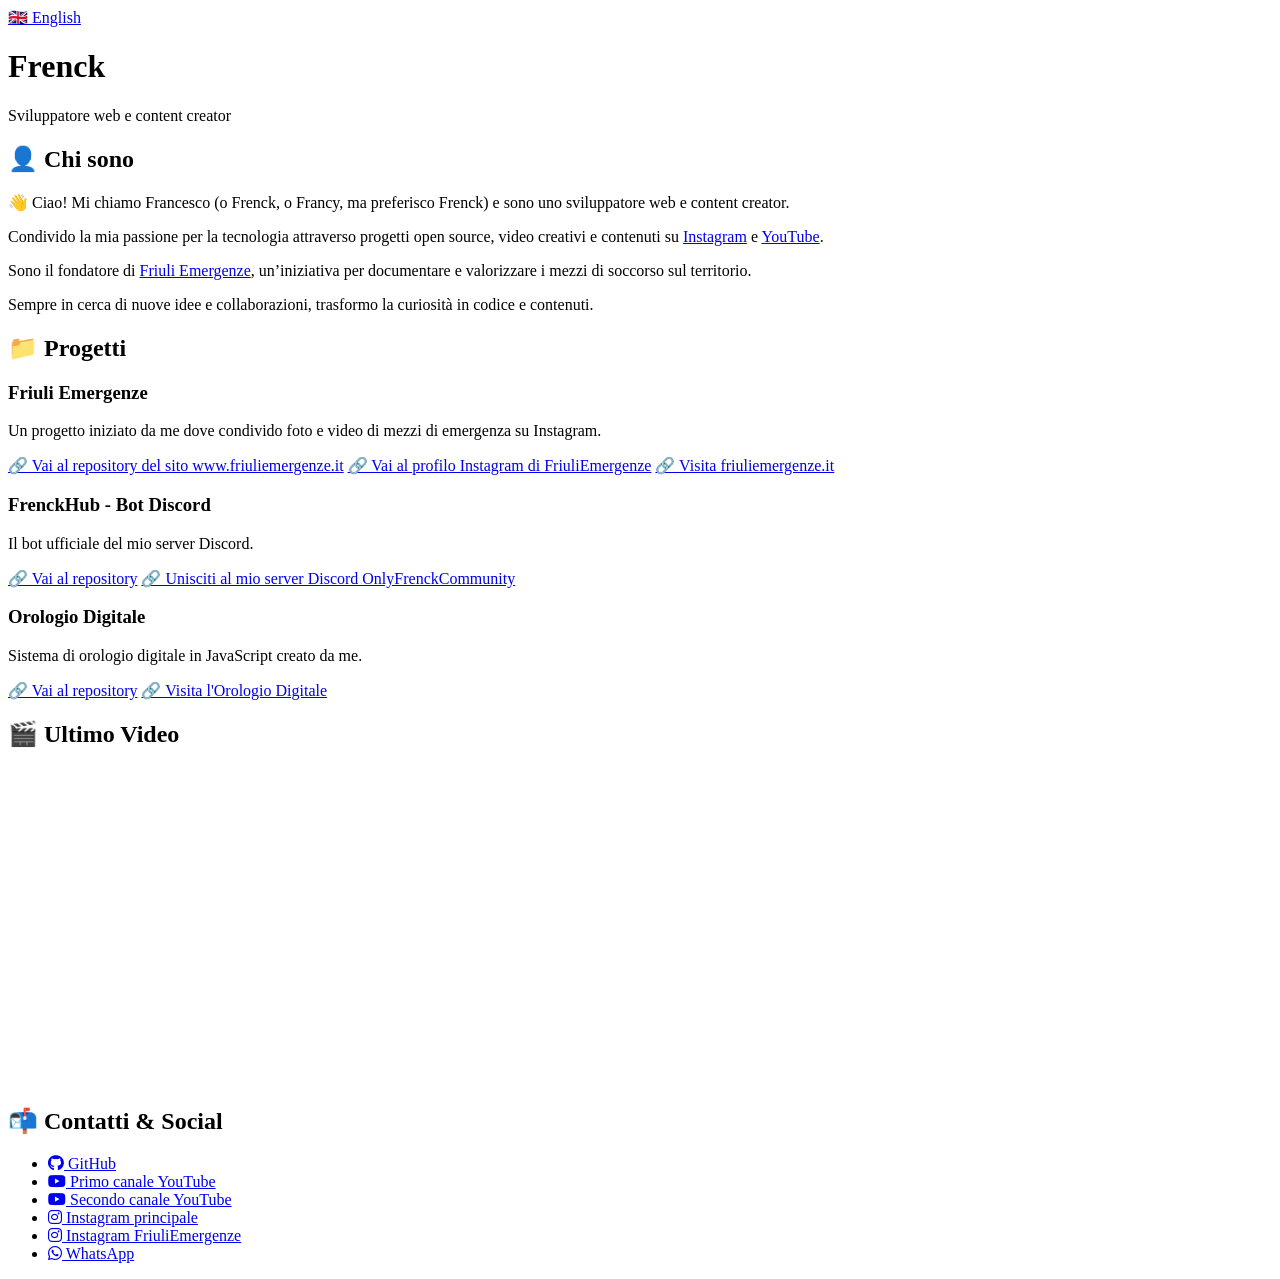
==== it/index.html @ 0d44550b "Eliminato sito web" ====
<!DOCTYPE html>
<html lang="it">
<head>
  <meta charset="UTF-8" />
  <meta name="viewport" content="width=device-width, initial-scale=1.0" />
  <title>Frenck</title>
  <link rel="shortcut icon" href="/logoc.png" type="image/x-icon">
  <link rel="stylesheet" href="/style.css" />
  <link rel="stylesheet" href="https://cdnjs.cloudflare.com/ajax/libs/font-awesome/6.5.0/css/all.min.css" />
</head>
<body>
  <div class="lang-switcher">
    <a href="/en">🇬🇧 English</a>
  </div>

  <div class="container">
    <header>
      <h1>Frenck</h1>
      <p>Sviluppatore web e content creator</p>
    </header>

    <section class="about">
      <h2>👤 Chi sono</h2>
      <p>👋 Ciao! Mi chiamo Francesco (o Frenck, o Francy, ma preferisco Frenck) e sono uno sviluppatore web e content creator.</p>
      <p>Condivido la mia passione per la tecnologia attraverso progetti open source, video creativi e contenuti su <a href="https://instagram.com/frenck_best">Instagram</a> e <a href="https://youtube.com/@OfficialOnlyFrenck">YouTube</a>.</p>
      <p>Sono il fondatore di <a href="https://friuliemergenze.it">Friuli Emergenze</a>, un’iniziativa per documentare e valorizzare i mezzi di soccorso sul territorio.</p>
      <p>Sempre in cerca di nuove idee e collaborazioni, trasformo la curiosità in codice e contenuti.</p>
    </section>

    <section class="projects">
      <h2>📁 Progetti</h2>

      <div class="project" id="friuliemergenze">
        <h3>Friuli Emergenze</h3>
        <p>Un progetto iniziato da me dove condivido foto e video di mezzi di emergenza su Instagram.</p>
        
        <div class="project-links">
          <a href="https://github.com/OnlyFrenck/friuliemergenze.it" target="_blank">🔗 Vai al repository del sito www.friuliemergenze.it</a>
          <a href="https://instagram.com/friuliemergenze" target="_blank">🔗 Vai al profilo Instagram di FriuliEmergenze</a>
          <a href="https://www.friuliemergenze.it" target="_blank">🔗 Visita friuliemergenze.it</a>
        </div>
      </div>

      <div class="project">
        <h3>FrenckHub - Bot Discord</h3>
        <p>Il bot ufficiale del mio server Discord.</p>

        <div class="project-links">
          <a href="https://github.com/OnlyFrenck/OnlyFrenckBOT" target="_blank">🔗 Vai al repository</a>
          <a href="https://dsc.gg/onlyfrenckcommunity" target="_blank">🔗 Unisciti al mio server Discord OnlyFrenckCommunity</a>
        </div>
      </div>

      <div class="project">
        <h3>Orologio Digitale</h3>
        <p>Sistema di orologio digitale in JavaScript creato da me.</p>
        
        <div class="project-links">
          <a href="https://github.com/OnlyFrenck/orologiodigitale" target="_blank">🔗 Vai al repository</a>
          <a href="https://onlyfrenck.github.io/orologiodigitale" target="_blank">🔗 Visita l'Orologio Digitale</a>
        </div>
      </div>
    </section>

    <section class="video">
      <h2>🎬 Ultimo Video</h2>
      <iframe width="100%" height="315" src="https://www.youtube.com/embed/8t675raYB14" 
        frameborder="0" allowfullscreen></iframe>
    </section>

    <footer>
      <h2>📬 Contatti & Social</h2>
      <ul class="socials-column">
        <li><a href="https://github.com/OnlyFrenck" target="_blank"><i class="fab fa-github"></i> GitHub</a></li>
        <li><a href="https://youtube.com/@OfficialOnlyFrenck" target="_blank"><i class="fab fa-youtube"></i> Primo canale YouTube</a></li>
        <li><a href="https://youtube.com/@FrenckFortnite" target="_blank"><i class="fab fa-youtube"></i> Secondo canale YouTube</a></li>
        <li><a href="https://instagram.com/frenck_best" target="_blank"><i class="fab fa-instagram"></i> Instagram principale</a></li>
        <li><a href="https://instagram.com/friuliemergenze" target="_blank"><i class="fab fa-instagram"></i> Instagram FriuliEmergenze</a></li>
        <li><a href="https://wa.me/393894757472" target="_blank"><i class="fab fa-whatsapp"></i> WhatsApp</a></li>
      </ul>
    </footer>
  </div>
</body>
</html>
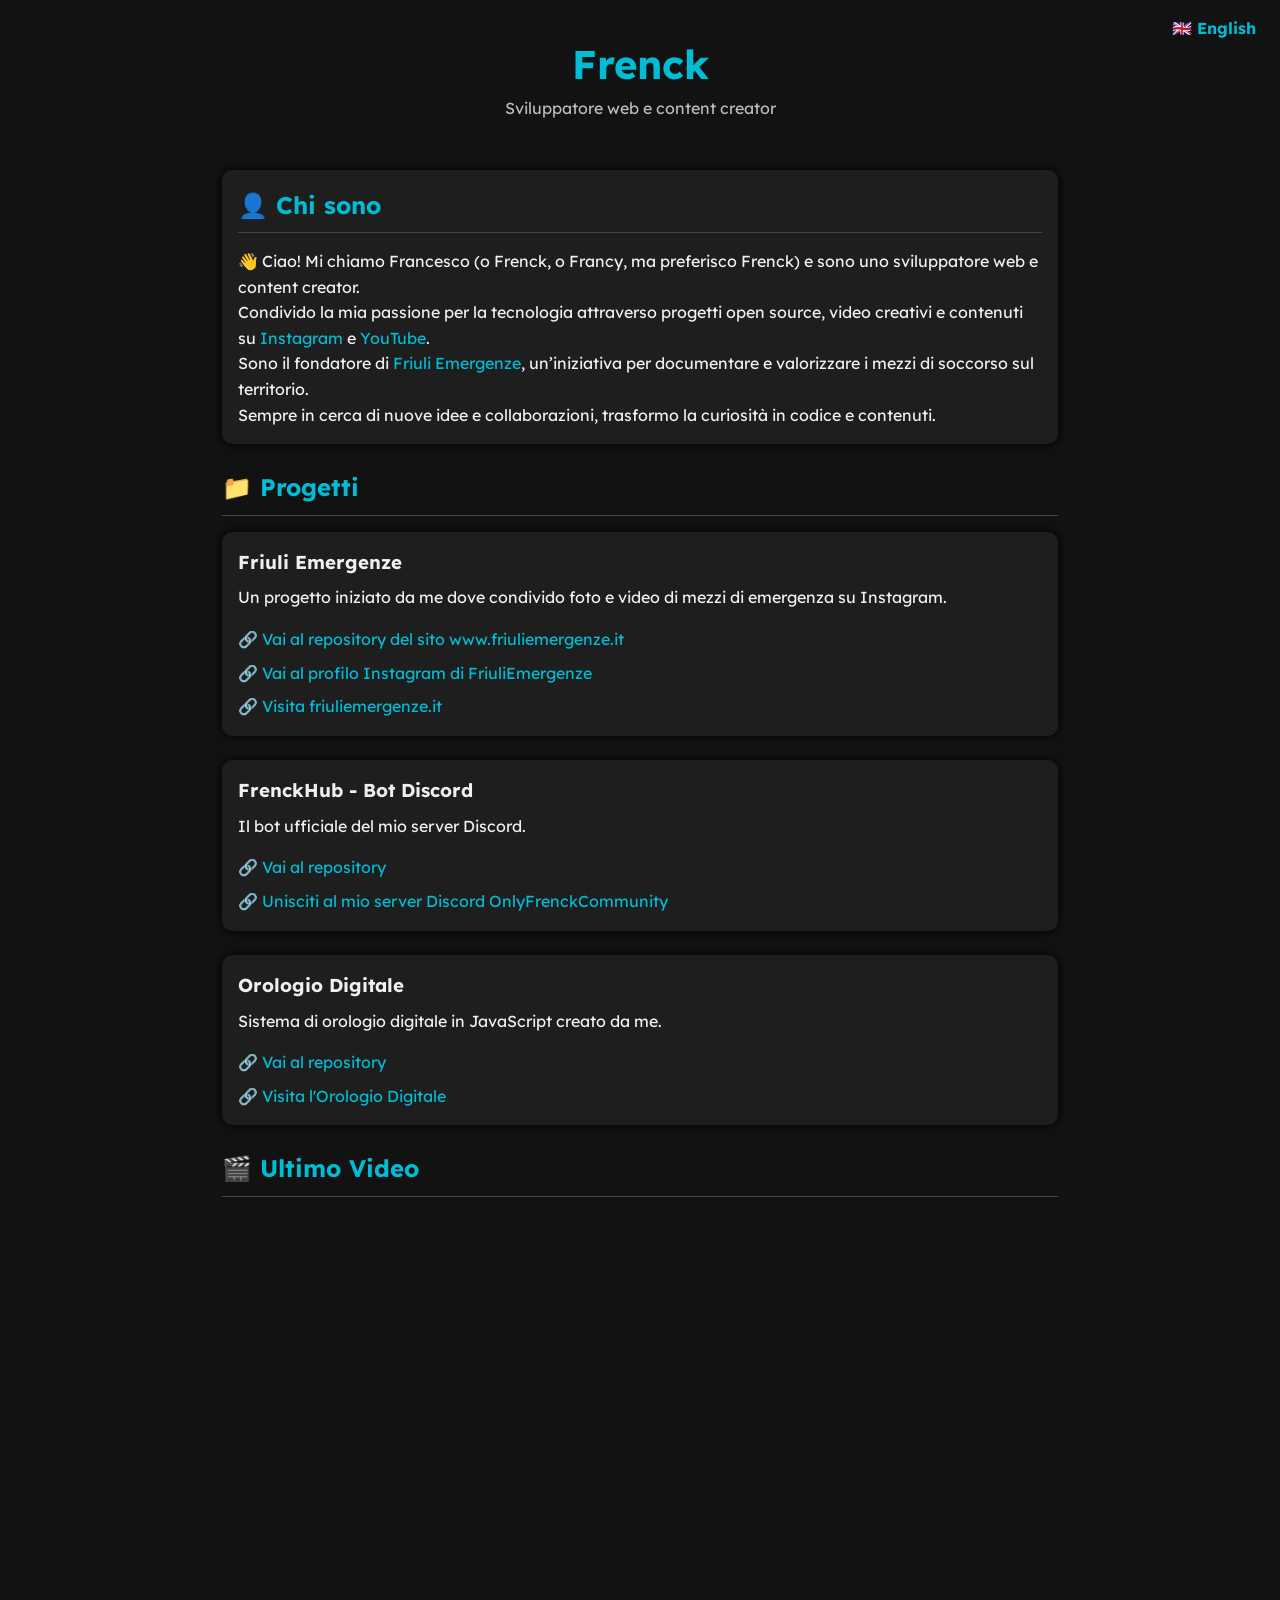
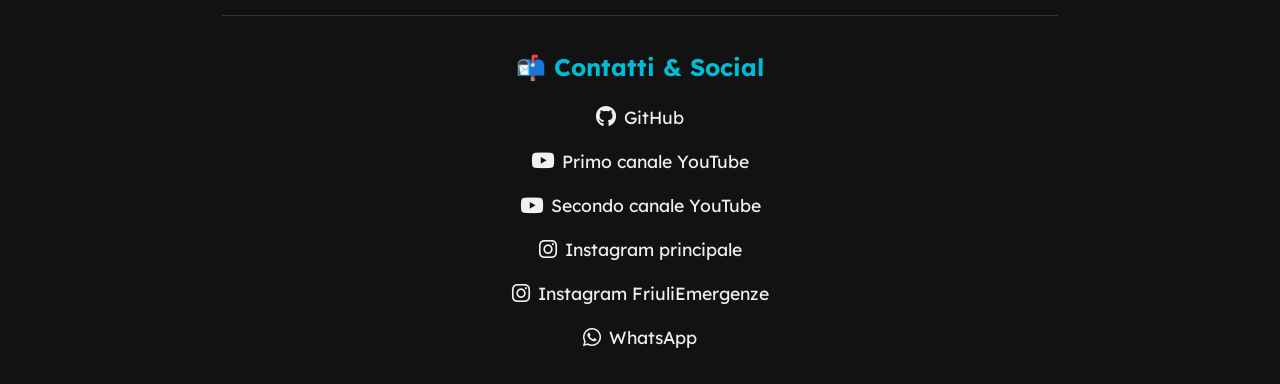
==== commit 2eb7756d: "Aggiornato font in Lexend e AppleSystem" ====
--- a/it/index.html
+++ b/it/index.html
@@ -7,6 +7,7 @@
   <link rel="shortcut icon" href="/logoc.png" type="image/x-icon">
   <link rel="stylesheet" href="/style.css" />
   <link rel="stylesheet" href="https://cdnjs.cloudflare.com/ajax/libs/font-awesome/6.5.0/css/all.min.css" />
+  <link rel="stylesheet" href="https://fonts.googleapis.com/css2?family=Lexend&display=swap">
 </head>
 <body>
   <div class="lang-switcher">
@@ -35,9 +36,9 @@
         <p>Un progetto iniziato da me dove condivido foto e video di mezzi di emergenza su Instagram.</p>
         
         <div class="project-links">
-          <a href="https://github.com/OnlyFrenck/friuliemergenze.it" target="_blank">🔗 Vai al repository del sito www.friuliemergenze.it</a>
+          <a href="https://github.com/FrenckOfficial/friuliemergenze.it" target="_blank">🔗 Vai al repository del sito www.friuliemergenze.it</a>
           <a href="https://instagram.com/friuliemergenze" target="_blank">🔗 Vai al profilo Instagram di FriuliEmergenze</a>
-          <a href="https://www.friuliemergenze.it" target="_blank">🔗 Visita friuliemergenze.it</a>
+          <a href="https://friuliemergenze.it" target="_blank">🔗 Visita friuliemergenze.it</a>
         </div>
       </div>
 
@@ -46,7 +47,7 @@
         <p>Il bot ufficiale del mio server Discord.</p>
 
         <div class="project-links">
-          <a href="https://github.com/OnlyFrenck/OnlyFrenckBOT" target="_blank">🔗 Vai al repository</a>
+          <a href="https://github.com/FrenckOfficial/OnlyFrenckBOT" target="_blank">🔗 Vai al repository</a>
           <a href="https://dsc.gg/onlyfrenckcommunity" target="_blank">🔗 Unisciti al mio server Discord OnlyFrenckCommunity</a>
         </div>
       </div>
@@ -56,8 +57,8 @@
         <p>Sistema di orologio digitale in JavaScript creato da me.</p>
         
         <div class="project-links">
-          <a href="https://github.com/OnlyFrenck/orologiodigitale" target="_blank">🔗 Vai al repository</a>
-          <a href="https://onlyfrenck.github.io/orologiodigitale" target="_blank">🔗 Visita l'Orologio Digitale</a>
+          <a href="https://github.com/FrenckOfficial/orologiodigitale" target="_blank">🔗 Vai al repository</a>
+          <a href="https://frenckofficial.github.io/orologiodigitale" target="_blank">🔗 Visita l'Orologio Digitale</a>
         </div>
       </div>
     </section>
--- a/style.css
+++ b/style.css
@@ -0,0 +1,200 @@
+/* === BASE === */
+* {
+  box-sizing: border-box;
+  margin: 0;
+  padding: 0;
+}
+
+body {
+  background-color: #121212;
+  color: #f0f0f0;
+  font-family: -apple-system, 'Lexend', sans-serif;
+  line-height: 1.6;
+  overflow-x: hidden;
+}
+
+/* === CONTAINER === */
+.container {
+  max-width: 900px;
+  margin: auto;
+  padding: 2rem;
+  animation: fadeIn 1s ease-in-out;
+}
+
+@keyframes fadeIn {
+  0% { opacity: 0; transform: translateY(20px); }
+  100% { opacity: 1; transform: translateY(0); }
+}
+
+.lang-switcher {
+  position: absolute;
+  top: 1rem;
+  right: 1.5rem;
+}
+
+.lang-switcher a {
+  color: #00bcd4;
+  font-weight: bold;
+  text-decoration: none;
+  transition: color 0.3s ease;
+}
+
+.lang-switcher a:hover {
+  color: #ffffff;
+}
+
+
+/* === HEADER === */
+header {
+  text-align: center;
+  margin-bottom: 3rem;
+}
+
+header h1 {
+  font-size: 2.5rem;
+  color: #00bcd4;
+}
+
+header p {
+  color: #bbbbbb;
+}
+
+/* === TITOLI SEZIONE === */
+section h2 {
+  margin-bottom: 1rem;
+  color: #00bcd4;
+  border-bottom: 1px solid #444;
+  padding-bottom: 0.5rem;
+}
+
+/* === PROGETTI === */
+.project {
+  background: #1e1e1e;
+  padding: 1rem;
+  margin-bottom: 1.5rem;
+  border-radius: 10px;
+  box-shadow: 0 0 10px #000;
+  transition: transform 0.3s, box-shadow 0.3s;
+}
+
+.project:hover {
+  transform: translateY(-5px);
+  box-shadow: 0 0 15px #00bcd4aa;
+}
+
+.project h3 {
+  margin-bottom: 0.5rem;
+}
+
+.project a {
+  color: #00bcd4;
+  text-decoration: none;
+  transition: color 0.3s;
+}
+
+.project a:hover {
+  color: #ffffff;
+}
+
+.project-links {
+  display: flex;
+  flex-direction: column;
+  gap: 0.5rem;
+  margin-top: 1rem;
+}
+
+.project-links a {
+  color: #00bcd4;
+  text-decoration: none;
+  transition: color 0.3s;
+}
+
+.project-links a:hover {
+  color: #ffffff;
+}
+
+/* === SOCIAL === */
+footer {
+  margin-top: 4rem;
+  text-align: center;
+}
+
+footer h2 {
+  margin-bottom: 1rem;
+  color: #00bcd4;
+}
+
+footer {
+  margin-top: 4rem;
+  padding-top: 2rem;
+  border-top: 1px solid #333;
+}
+
+.socials-column {
+  list-style: none;
+  padding: 0;
+  display: flex;
+  flex-direction: column;
+  align-items: center;
+  gap: 1rem;
+}
+
+.socials-column li a {
+  color: #f0f0f0;
+  font-size: 1.1rem;
+  text-decoration: none;
+  display: flex;
+  align-items: center;
+  gap: 0.5rem;
+  transition: color 0.3s ease;
+}
+
+.socials-column li a:hover {
+  color: #00bcd4;
+}
+
+.socials-column i {
+  font-size: 1.3rem;
+}
+
+/* === ABOUT === */
+.about {
+  background: #1e1e1e;
+  padding: 1rem;
+  margin-bottom: 1.5rem;
+  border-radius: 10px;
+  box-shadow: 0 0 10px #000;
+  transition: transform 0.3s, box-shadow 0.3s;
+}
+
+.about a {
+  color: #00bcd4;
+  text-decoration: none;
+  transition: color 0.3s;
+}
+
+.about a:hover {
+  color: #ffffff;
+}
+
+.about:hover {
+  transform: translateY(-5px);
+  box-shadow: 0 0 15px #00bcd4aa;
+}
+
+/* === VIDEO === */
+.video iframe {
+  border-radius: 8px;
+  margin-top: 1rem;
+}
+
+/* === RESPONSIVE === */
+@media (max-width: 600px) {
+  .container {
+    padding: 1rem;
+  }
+
+  header h1 {
+    font-size: 2rem;
+  }
+}
